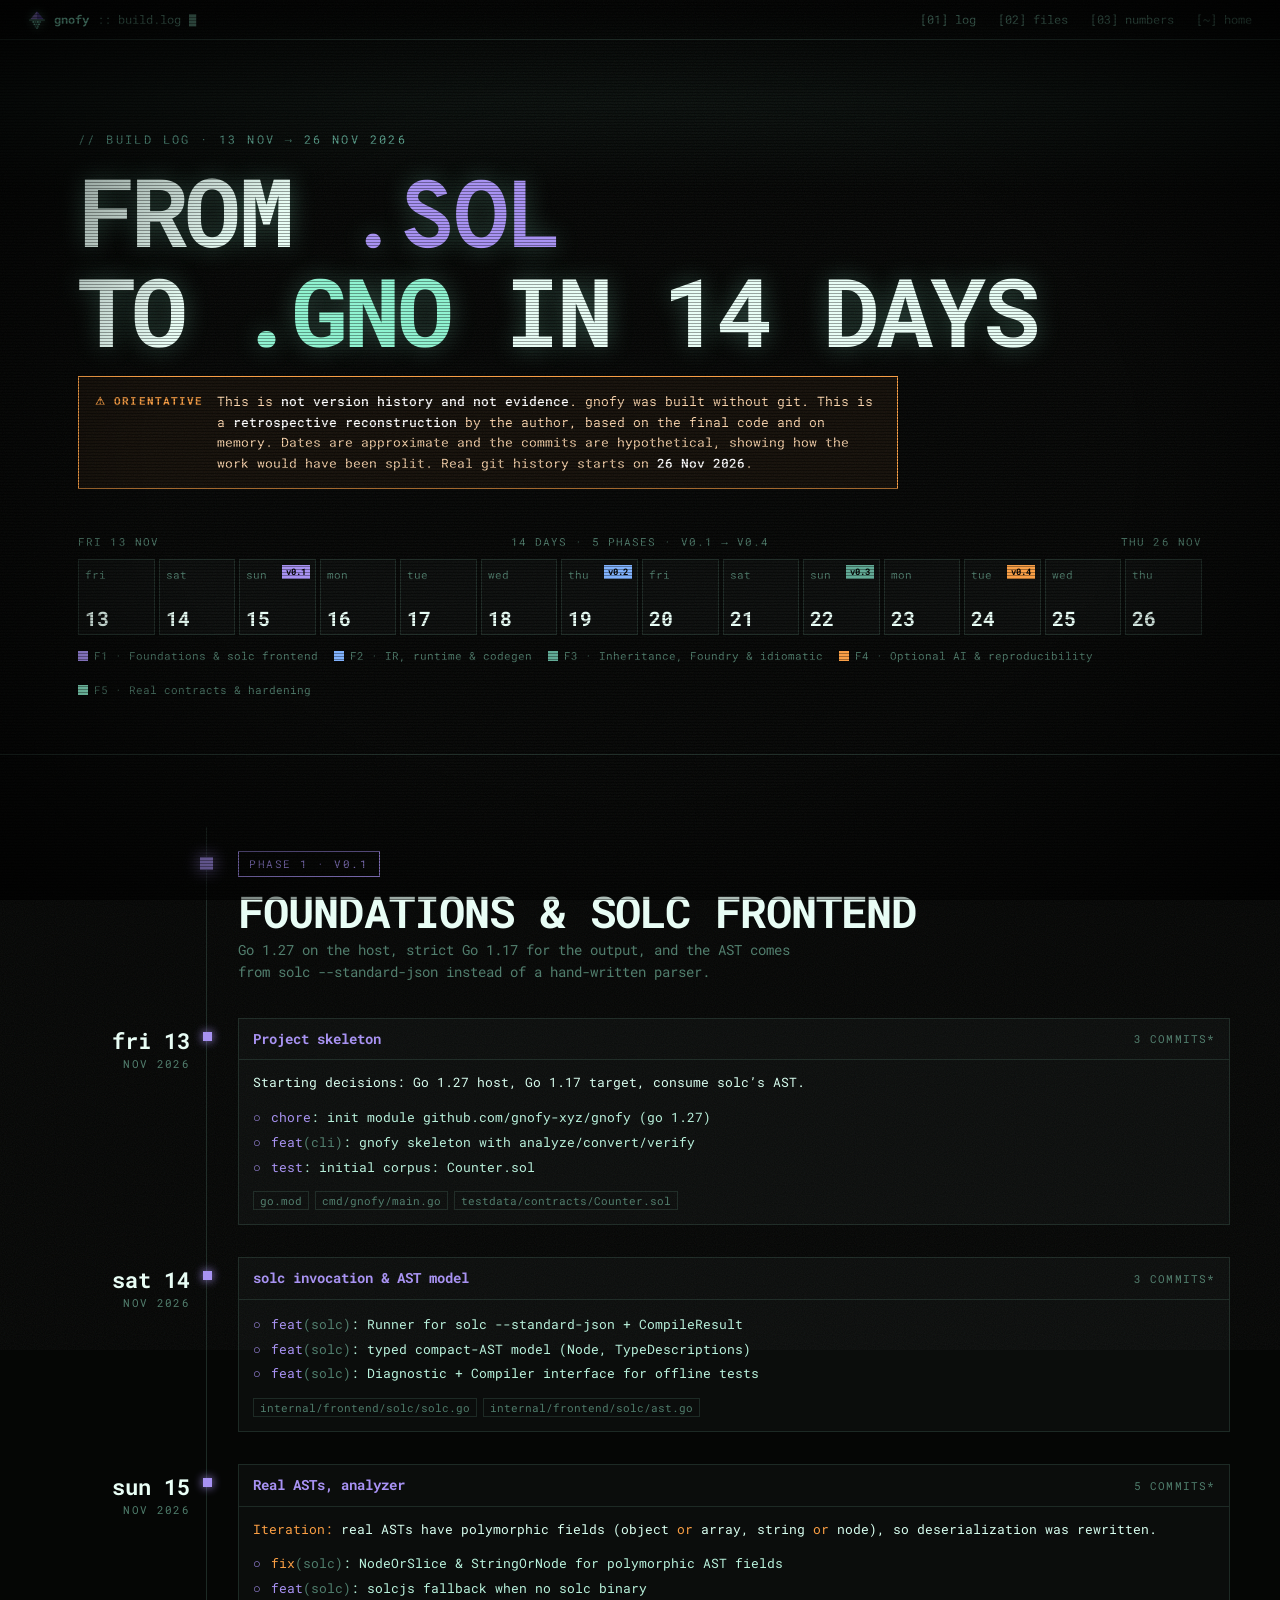
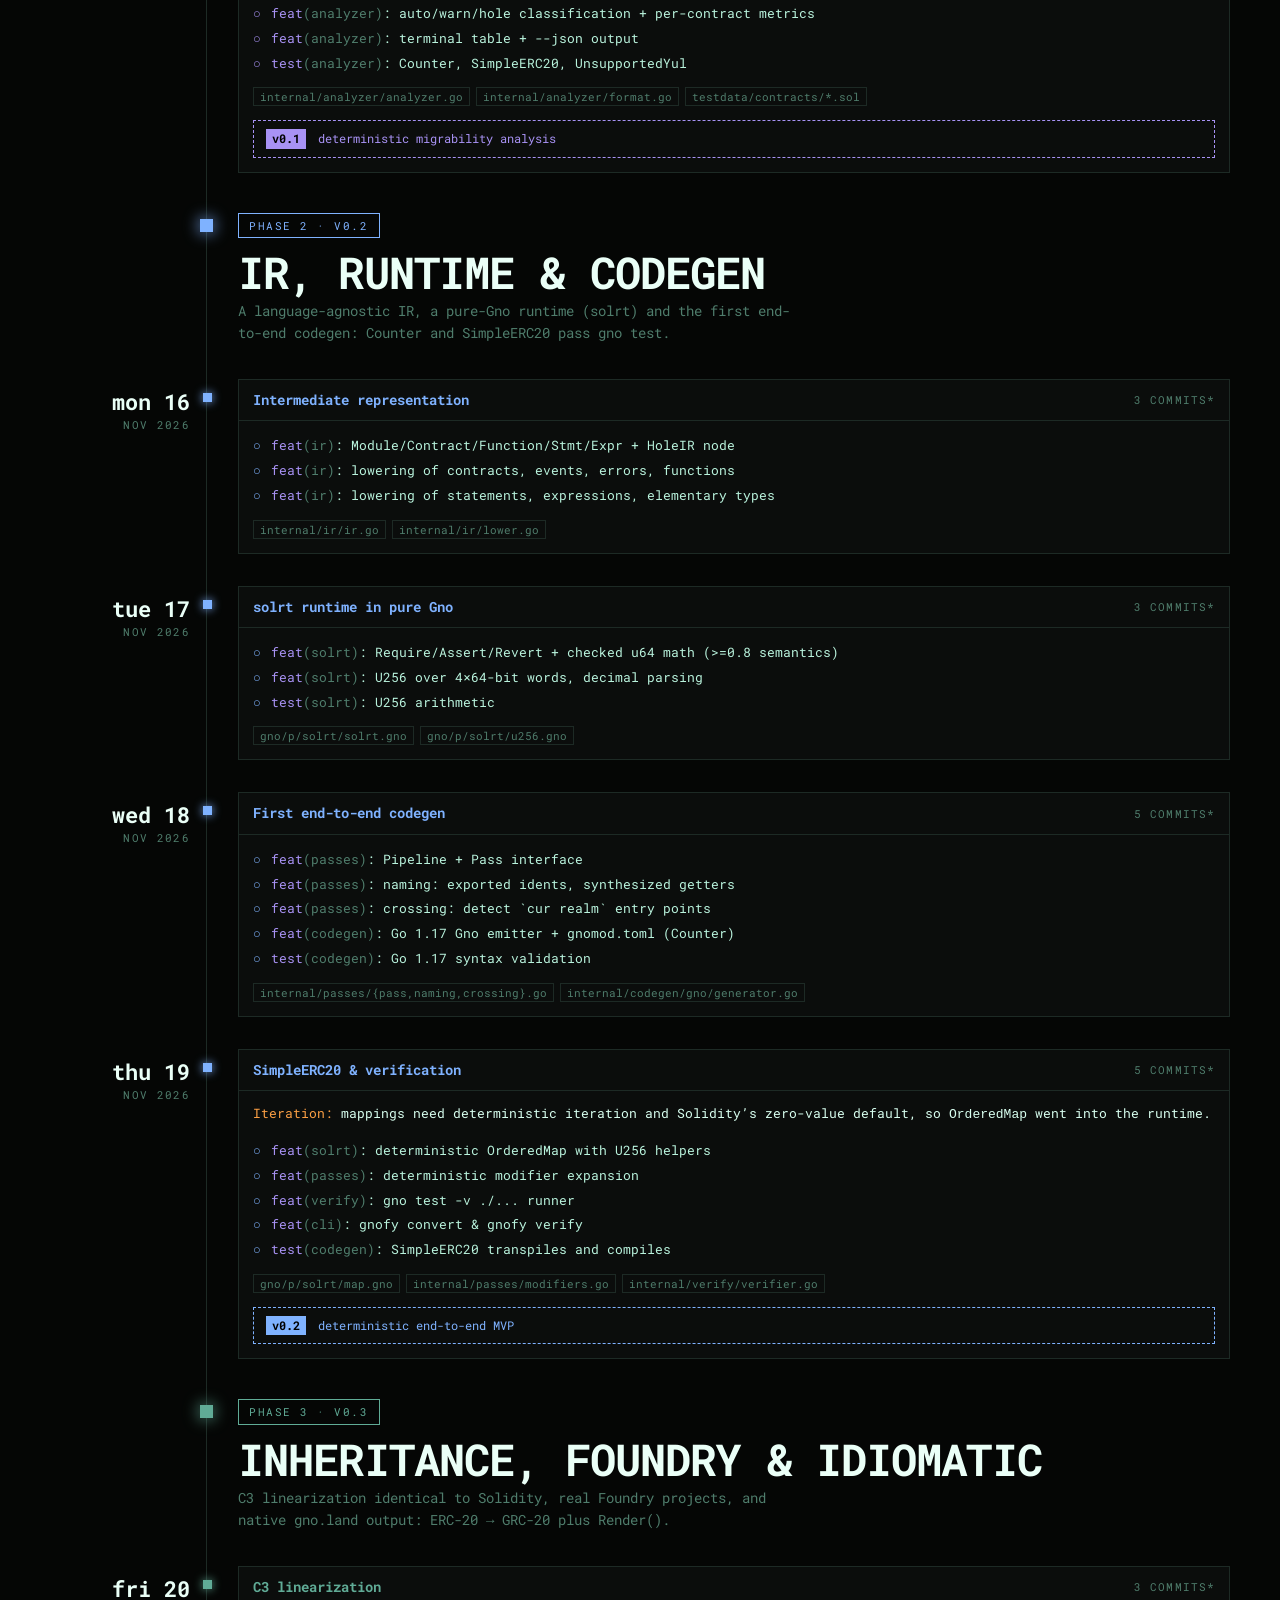
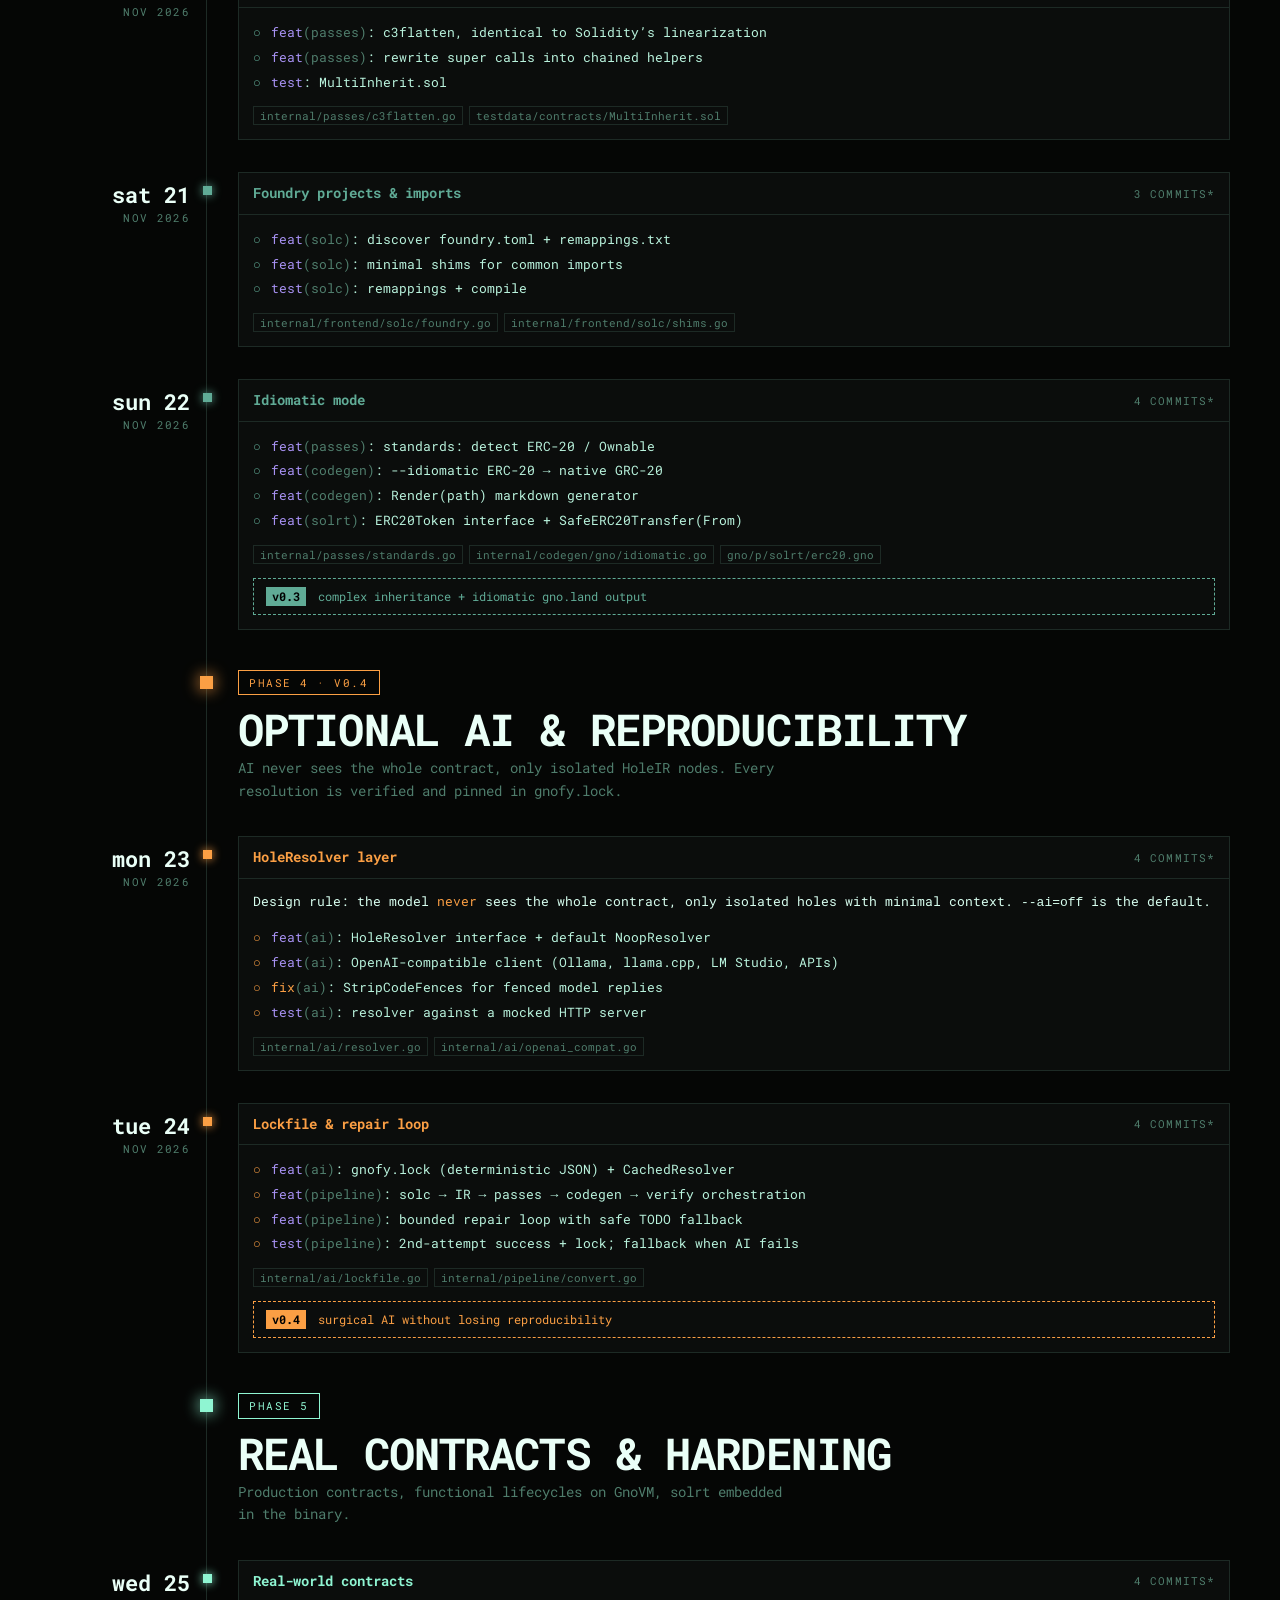
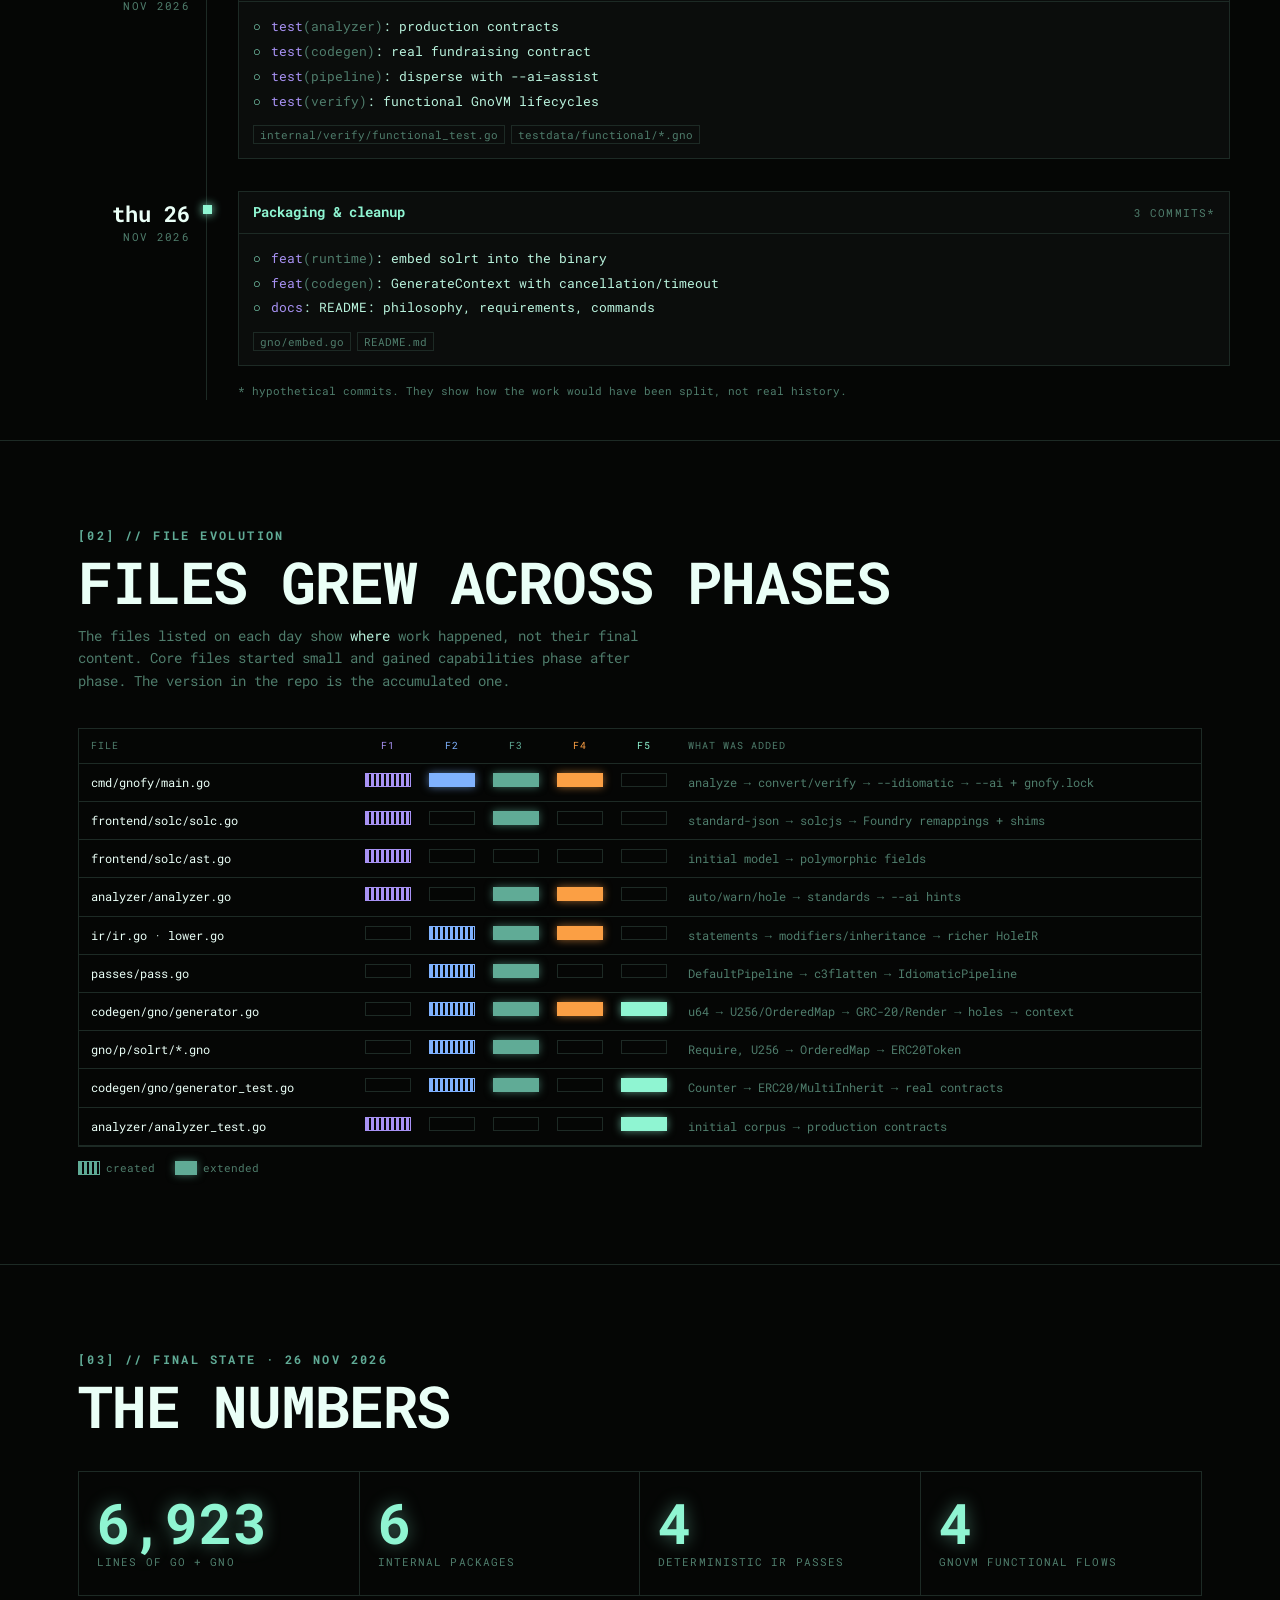
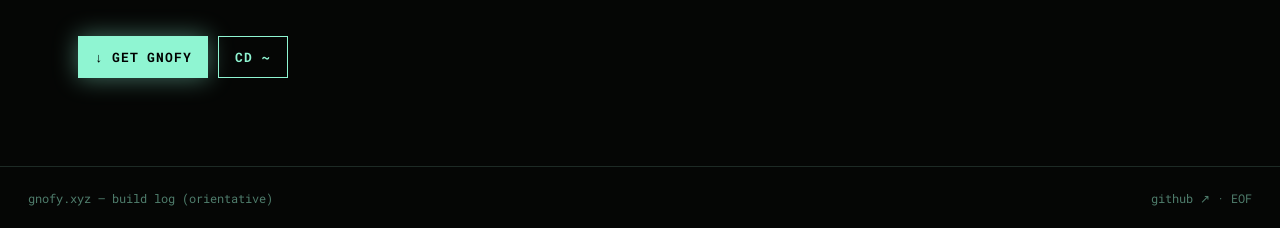
==== web/wwwroot/timeline.html @ 09b29fb0 "feat(web): landing gnofy.xyz, marca, timeline y despliegue estático" ====
<!doctype html>
<html lang="en">
<head>
<meta charset="utf-8">
<meta name="viewport" content="width=device-width, initial-scale=1">
<title>gnofy — build log</title>
<meta name="description" content="An orientative, retrospective timeline of how gnofy was built over two weeks. Not version history.">
<link rel="icon" href="/favicon.svg" type="image/svg+xml">
<link rel="icon" href="/favicon.ico" sizes="any">
<link rel="apple-touch-icon" href="/apple-touch-icon.png">
<meta name="theme-color" content="#050605">
<meta property="og:type" content="article">
<meta property="og:url" content="https://gnofy.xyz/timeline">
<meta property="og:title" content="gnofy — build log">
<meta property="og:description" content="Two weeks, five phases, v0.1 → v0.4. An orientative reconstruction of how the Solidity → Gno transpiler was built.">
<meta property="og:image" content="https://gnofy.xyz/og-timeline.png">
<meta property="og:image:width" content="1200">
<meta property="og:image:height" content="630">
<meta name="twitter:card" content="summary_large_image">
<meta name="twitter:image" content="https://gnofy.xyz/og-timeline.png">
<link rel="preconnect" href="https://fonts.googleapis.com">
<link href="https://fonts.googleapis.com/css2?family=Overpass+Mono:wght@400;700&family=Roboto+Mono:wght@400;500;700&display=swap" rel="stylesheet">
<style>
:root{
  --bg:#050605;--bg2:#0b0d0c;--ink:#b9f3dd;--dim:#4f7d6c;--faint:#1d2a25;
  --gno:#60ab96;--hot:#8ff5d2;--sol:#a892f4;--warn:#fb9f44;--err:#ff5f56;
  --mono:'Roboto Mono',ui-monospace,monospace;--solmono:'Overpass Mono',ui-monospace,monospace;
  --p1:#a892f4;--p2:#7fb2ff;--p3:#60ab96;--p4:#fb9f44;--p5:#8ff5d2;
}
*{box-sizing:border-box;margin:0;padding:0}
html{background:var(--bg);color:var(--ink);font:14px/1.6 var(--mono);scroll-behavior:smooth}
body{background:var(--bg);overflow-x:hidden;cursor:crosshair}
::selection{background:var(--gno);color:#000}
a{color:inherit}

.crt{pointer-events:none;position:fixed;inset:0;z-index:90;background:repeating-linear-gradient(to bottom,transparent 0 2px,rgba(0,0,0,.35) 2px 3px)}
.crt::after{content:"";position:absolute;inset:0;background:radial-gradient(ellipse at center,transparent 55%,rgba(0,0,0,.75) 100%)}
.noise{pointer-events:none;position:fixed;inset:-50%;z-index:89;opacity:.06;animation:grain .5s steps(4) infinite;
  background-image:url("data:image/svg+xml;utf8,<svg xmlns='http://www.w3.org/2000/svg' width='160' height='160'><filter id='n'><feTurbulence type='fractalNoise' baseFrequency='.9' numOctaves='2' stitchTiles='stitch'/></filter><rect width='100%' height='100%' filter='url(%23n)'/></svg>")}
@keyframes grain{0%{transform:translate(0,0)}25%{transform:translate(-3%,2%)}50%{transform:translate(2%,-3%)}75%{transform:translate(-2%,-1%)}100%{transform:translate(1%,3%)}}
.roll{pointer-events:none;position:fixed;left:0;right:0;height:22vh;z-index:88;background:linear-gradient(to bottom,transparent,rgba(143,245,210,.045),transparent);animation:roll 7s linear infinite}
@keyframes roll{from{top:-25vh}to{top:110vh}}
.blink{animation:blink 1s steps(1) infinite}@keyframes blink{50%{opacity:0}}

header.bar{position:sticky;top:0;z-index:70;display:flex;justify-content:space-between;align-items:center;gap:16px;padding:10px 28px;border-bottom:1px solid var(--faint);background:rgba(5,6,5,.88);backdrop-filter:blur(3px);font-size:12px;color:var(--dim)}
header.bar a{text-decoration:none}
header.bar .brand{display:flex;align-items:center;gap:8px}
header.bar .brand b{color:var(--hot)}
header.bar svg{width:18px;height:18px;filter:drop-shadow(0 0 4px rgba(143,245,210,.5))}
header.bar nav a{margin-left:22px}
header.bar nav a:hover{background:var(--gno);color:#000}
.progress{position:absolute;left:0;bottom:-1px;height:2px;width:0;background:linear-gradient(90deg,var(--p1),var(--p2),var(--p3),var(--p4),var(--p5));box-shadow:0 0 10px rgba(143,245,210,.6)}

.wrap{max-width:1180px;margin:0 auto;padding:0 28px}

/* hero */
.hero{padding:88px 0 56px;border-bottom:1px solid var(--faint)}
.kicker{font-size:12px;color:var(--gno);letter-spacing:.2em;text-transform:uppercase}
.hero h1{font-size:clamp(40px,7.4vw,104px);line-height:.92;letter-spacing:-.04em;color:#eafff7;text-transform:uppercase;margin:16px 0 22px;text-shadow:0 0 24px rgba(143,245,210,.3)}
.hero h1 .s{color:var(--sol);font-family:var(--solmono)}
.hero h1 .g{color:var(--hot)}
.disclaimer{display:grid;grid-template-columns:auto 1fr;gap:14px;max-width:820px;border:1px solid var(--warn);background:rgba(251,159,68,.06);padding:14px 16px;color:#ffd9b0;font-size:13px}
.disclaimer b{color:var(--warn);letter-spacing:.1em;text-transform:uppercase;font-size:11px;white-space:nowrap;padding-top:1px}
.disclaimer strong{color:#fff;font-weight:500}

/* 14-day strip */
.strip{margin-top:44px}
.strip .lab{display:flex;justify-content:space-between;font-size:11px;color:var(--dim);text-transform:uppercase;letter-spacing:.1em;margin-bottom:8px}
.days{display:grid;grid-template-columns:repeat(14,1fr);gap:4px}
.day{position:relative;aspect-ratio:1/1;border:1px solid var(--faint);background:var(--bg2);text-decoration:none;display:flex;flex-direction:column;justify-content:space-between;padding:6px;overflow:hidden;transition:transform .12s}
.day::before{content:"";position:absolute;inset:0;background:var(--c);opacity:.0;transition:opacity .4s}
.day.lit::before{opacity:.22}
.day .n{position:relative;font-size:11px;color:var(--dim)}
.day .d{position:relative;font-size:clamp(14px,1.6vw,20px);color:#eafff7;font-weight:700;line-height:1}
.day .m{position:absolute;right:5px;top:5px;font-size:9px;color:#000;background:var(--c);padding:0 4px;font-weight:700}
.day:hover{transform:translateY(-3px);border-color:var(--c)}
.day.cur{box-shadow:0 0 0 1px var(--c),0 0 24px color-mix(in srgb,var(--c) 40%,transparent)}
.legend{display:flex;flex-wrap:wrap;gap:16px;margin-top:12px;font-size:11px;color:var(--dim)}
.legend i{display:inline-block;width:10px;height:10px;background:var(--c);margin-right:6px;vertical-align:-1px}

/* timeline */
.tl{position:relative;padding:72px 0 40px}
.rail{position:absolute;left:156px;top:72px;bottom:40px;width:1px;background:var(--faint)}
.rail .fill{position:absolute;left:0;top:0;width:1px;height:0;background:linear-gradient(var(--p1),var(--p2),var(--p3),var(--p4),var(--p5));box-shadow:0 0 8px rgba(143,245,210,.7)}
.phase{position:relative;margin:24px 0 18px;padding-left:188px}
.phase .tag{display:inline-flex;gap:10px;align-items:center;border:1px solid var(--c);color:var(--c);padding:3px 10px;font-size:11px;letter-spacing:.14em;text-transform:uppercase}
.phase h2{font-size:clamp(26px,3.6vw,44px);line-height:1;color:#eafff7;text-transform:uppercase;letter-spacing:-.02em;margin:12px 0 6px}
.phase p{color:var(--dim);max-width:70ch}
.phase::before{content:"";position:absolute;left:150px;top:6px;width:13px;height:13px;background:var(--c);box-shadow:0 0 16px var(--c)}

.entry{position:relative;display:grid;grid-template-columns:140px 1fr;gap:48px;padding:16px 0;opacity:0;transform:translateY(18px);transition:opacity .6s,transform .6s cubic-bezier(.2,.9,.1,1)}
.entry.vis{opacity:1;transform:none}
.entry .when{text-align:right;padding-top:12px}
.entry .when b{display:block;font-size:22px;line-height:1;color:#eafff7}
.entry .when span{font-size:11px;color:var(--dim);text-transform:uppercase;letter-spacing:.12em}
.entry::before{content:"";position:absolute;left:153px;top:30px;width:7px;height:7px;border:1px solid var(--c);background:var(--bg)}
.entry.vis::before{background:var(--c);box-shadow:0 0 10px var(--c)}
.card{border:1px solid var(--faint);background:var(--bg2);position:relative}
.card:hover{border-color:var(--c)}
.card .top{display:flex;justify-content:space-between;align-items:center;gap:12px;padding:9px 14px;border-bottom:1px solid var(--faint);font-size:11px;color:var(--dim);text-transform:uppercase;letter-spacing:.1em}
.card .top h3{font-size:14px;color:var(--c);text-transform:none;letter-spacing:0;font-weight:700}
.card .note{padding:12px 14px 0;color:#d8fff0;font-size:13px}
.card .note em{font-style:normal;color:var(--warn)}
.log{list-style:none;padding:12px 14px;font-size:13px}
.log li{display:flex;gap:10px;padding:2px 0;white-space:nowrap;overflow:hidden;text-overflow:ellipsis}
.log li::before{content:"○";color:var(--c);flex:none}
.log .ty{color:var(--sol)}
.log .sc{color:var(--dim)}
.log .fx .ty{color:var(--warn)}
.files{display:flex;flex-wrap:wrap;gap:6px;padding:0 14px 14px}
.files code{font:11px var(--mono);color:var(--dim);border:1px solid var(--faint);padding:1px 6px}
.ms{display:flex;align-items:center;gap:12px;margin:0 14px 14px;padding:8px 12px;border:1px dashed var(--c);color:var(--c);font-size:12px}
.ms b{background:var(--c);color:#000;padding:0 6px}

/* evolution matrix */
section.sec{padding:88px 0;border-top:1px solid var(--faint)}
.h{font-size:clamp(30px,4.6vw,58px);line-height:1;color:#eafff7;text-transform:uppercase;letter-spacing:-.02em;margin-bottom:14px}
.h small{display:block;font-size:12px;color:var(--gno);letter-spacing:.2em;margin-bottom:12px}
.sub{color:var(--dim);max-width:72ch}
.matrix{margin-top:36px;border:1px solid var(--faint);overflow-x:auto}
.matrix table{width:100%;border-collapse:collapse;font-size:12px;min-width:760px}
.matrix th,.matrix td{border-bottom:1px solid var(--faint);padding:9px 12px;text-align:left;vertical-align:middle}
.matrix th{color:var(--dim);font-weight:400;text-transform:uppercase;letter-spacing:.1em;font-size:10px}
.matrix th.ph{text-align:center;width:64px}
.matrix td.f{color:#eafff7;white-space:nowrap}
.matrix td.c{text-align:center;padding:9px 6px}
.cell{display:inline-block;width:100%;max-width:46px;height:14px;border:1px solid var(--faint)}
.cell.on{background:var(--c);border-color:var(--c);box-shadow:0 0 8px color-mix(in srgb,var(--c) 60%,transparent)}
.cell.born{background:repeating-linear-gradient(90deg,var(--c) 0 3px,transparent 3px 5px);border-color:var(--c)}
.matrix td.w{color:var(--dim)}
.matrix tr:hover td{background:rgba(143,245,210,.04)}
.mkey{display:flex;gap:20px;margin-top:12px;font-size:11px;color:var(--dim)}
.mkey .cell{width:22px;vertical-align:-3px;margin-right:6px;--c:var(--gno)}

/* stats */
.stats{display:grid;grid-template-columns:repeat(4,1fr);border:1px solid var(--faint);margin-top:36px}
.stat{padding:22px 18px;border-right:1px solid var(--faint)}
.stat:last-child{border-right:0}
.stat b{display:block;font-size:clamp(32px,4.4vw,56px);line-height:1;color:var(--hot);text-shadow:0 0 18px rgba(143,245,210,.4)}
.stat span{font-size:11px;color:var(--dim);text-transform:uppercase;letter-spacing:.1em}
.end{margin-top:40px;display:flex;gap:10px;flex-wrap:wrap}
.btn{font:700 13px var(--mono);letter-spacing:.06em;text-transform:uppercase;padding:11px 16px;border:1px solid var(--hot);background:transparent;color:var(--hot);text-decoration:none}
.btn.primary{background:var(--hot);color:#000;box-shadow:0 0 24px rgba(143,245,210,.45)}
.btn:hover{animation:g .3s steps(2) 2}
@keyframes g{33%{transform:translate(-2px,1px);filter:hue-rotate(90deg)}66%{transform:translate(2px,-1px)}}
footer{padding:22px 28px;border-top:1px solid var(--faint);font-size:12px;color:var(--dim);display:flex;justify-content:space-between;gap:12px}

@media (max-width:900px){
  body{cursor:auto}
  header.bar{padding:10px 16px}header.bar nav{display:none}
  .wrap{padding:0 16px}
  .hero{padding:56px 0 40px}
  .disclaimer{grid-template-columns:1fr;gap:6px}
  .days{grid-template-columns:repeat(7,1fr)}
  .rail{left:23px}
  .strip .lab span:nth-child(2){display:none}
  .day{padding:5px}
  .day .m{font-size:0;width:9px;height:9px;padding:0;right:4px;top:4px;box-shadow:0 0 8px var(--c)}
  .legend{gap:6px 14px}
  .foot{padding-left:30px!important}
  .phase{padding-left:30px}.phase::before{left:1px}
  .entry{grid-template-columns:1fr;gap:8px;padding-left:30px}
  .entry::before{left:4px;top:8px}
  .entry .when{text-align:left;padding-top:0;display:flex;gap:10px;align-items:baseline}
  .entry .when b{font-size:18px}
  .log{font-size:12px}
  .log li{white-space:normal}
  section.sec{padding:64px 0}
  .stats{grid-template-columns:1fr 1fr}.stat:nth-child(2){border-right:0}.stat:nth-child(-n+2){border-bottom:1px solid var(--faint)}
  footer{padding:18px 16px}
}
@media (prefers-reduced-motion:reduce){*{animation:none!important;transition:none!important}.entry{opacity:1;transform:none}}
</style>
</head>
<body>
<div class="crt"></div><div class="noise"></div><div class="roll"></div>

<header class="bar">
  <a class="brand" href="/"><svg viewBox="0 0 32 32" aria-hidden="true"><polygon points="16,.5 4,14.5 16,14.5" fill="#a892f4"/><polygon points="16,.5 28,14.5 16,14.5" fill="#6f58c9"/><rect x="2" y="15.5" width="28" height="1.6" fill="#8ff5d2"/><rect x="8" y="18" width="3" height="3" fill="#8ff5d2"/><rect x="12" y="18" width="3" height="3" fill="#60ab96"/><rect x="16" y="18" width="3" height="3" fill="#8ff5d2"/><rect x="20" y="18" width="3" height="3" fill="#60ab96"/><rect x="10" y="22" width="3" height="3" fill="#8ff5d2"/><rect x="14" y="22" width="3" height="3" fill="#60ab96"/><rect x="18" y="22" width="3" height="3" fill="#8ff5d2"/><rect x="12" y="26" width="3" height="3" fill="#60ab96"/><rect x="16" y="26" width="3" height="3" fill="#8ff5d2"/><rect x="14.5" y="29" width="3" height="3" fill="#60ab96"/></svg><b>gnofy</b> :: build.log <span class="blink">█</span></a>
  <nav><a href="#log">[01] log</a><a href="#files">[02] files</a><a href="#numbers">[03] numbers</a><a href="/">[~] home</a></nav>
  <div class="progress" id="prog"></div>
</header>

<section class="hero">
  <div class="wrap">
    <span class="kicker">// build log · 13 nov → 26 nov 2026</span>
    <h1>From <span class="s">.sol</span><br>to <span class="g">.gno</span> in 14 days</h1>
    <div class="disclaimer"><b>⚠ orientative</b><div>This is <strong>not version history and not evidence</strong>. gnofy was built without git. This is a <strong>retrospective reconstruction</strong> by the author, based on the final code and on memory. Dates are approximate and the commits are hypothetical, showing how the work would have been split. Real git history starts on <strong>26 Nov 2026</strong>.</div></div>

    <div class="strip">
      <div class="lab"><span>fri 13 nov</span><span>14 days · 5 phases · v0.1 → v0.4</span><span>thu 26 nov</span></div>
      <div class="days" id="days"></div>
      <div class="legend" id="legend"></div>
    </div>
  </div>
</section>

<section class="tl wrap" id="log">
  <div class="rail"><div class="fill" id="fill"></div></div>
  <div id="entries"></div>
</section>

<section class="sec" id="files">
  <div class="wrap">
    <h2 class="h"><small>[02] // file evolution</small>Files grew across phases</h2>
    <p class="sub">The files listed on each day show <em style="font-style:normal;color:var(--ink)">where</em> work happened, not their final content. Core files started small and gained capabilities phase after phase. The version in the repo is the accumulated one.</p>
    <div class="matrix"><table id="matrix"></table></div>
    <div class="mkey"><span><i class="cell born" style="display:inline-block"></i>created</span><span><i class="cell on" style="display:inline-block"></i>extended</span></div>
  </div>
</section>

<section class="sec" id="numbers">
  <div class="wrap">
    <h2 class="h"><small>[03] // final state · 26 nov 2026</small>The numbers</h2>
    <div class="stats">
      <div class="stat"><b data-n="8264">0</b><span>lines of Go + Gno</span></div>
      <div class="stat"><b data-n="8">0</b><span>internal packages</span></div>
      <div class="stat"><b data-n="5">0</b><span>deterministic IR passes</span></div>
      <div class="stat"><b data-n="5">0</b><span>GnoVM functional flows</span></div>
    </div>
    <div class="end"><a class="btn primary" href="/#download">↓ get gnofy</a><a class="btn" href="/">cd ~</a></div>
  </div>
</section>

<footer><span>gnofy.xyz — build log (orientative)</span><span><a href="https://github.com/gnofy-xyz/gnofy" style="text-decoration:none;color:inherit">github ↗</a> · EOF</span></footer>

<script>
const PH={
 1:{c:'var(--p1)',name:'Foundations & solc frontend',ms:'v0.1'},
 2:{c:'var(--p2)',name:'IR, runtime & codegen',ms:'v0.2'},
 3:{c:'var(--p3)',name:'Inheritance, Foundry & idiomatic',ms:'v0.3'},
 4:{c:'var(--p4)',name:'Optional AI & reproducibility',ms:'v0.4'},
 5:{c:'var(--p5)',name:'Real contracts & hardening',ms:null},
};
const PHDESC={
 1:'Go 1.27 on the host, strict Go 1.17 for the output, and the AST comes from solc --standard-json instead of a hand-written parser.',
 2:'A language-agnostic IR, a pure-Gno runtime (solrt) and the first end-to-end codegen: Counter and SimpleERC20 pass gno test.',
 3:'C3 linearization identical to Solidity, real Foundry projects, and native gno.land output: ERC-20 → GRC-20 plus Render().',
 4:'AI never sees the whole contract, only isolated HoleIR nodes. Every resolution is verified and pinned in gnofy.lock.',
 5:'Production contracts, functional lifecycles on GnoVM, solrt embedded in the binary.',
};
const DAYS=[
 {p:1,d:'13',w:'fri',t:'Project skeleton',
  note:'Starting decisions: Go 1.27 host, Go 1.17 target, consume solc’s AST.',
  log:[['chore','','init module github.com/gnofy-xyz/gnofy (go 1.27)'],['feat','cli','gnofy skeleton with analyze/convert/verify'],['test','','initial corpus: Counter.sol']],
  files:['go.mod','cmd/gnofy/main.go','testdata/contracts/Counter.sol']},
 {p:1,d:'14',w:'sat',t:'solc invocation & AST model',
  log:[['feat','solc','Runner for solc --standard-json + CompileResult'],['feat','solc','typed compact-AST model (Node, TypeDescriptions)'],['feat','solc','Diagnostic + Compiler interface for offline tests']],
  files:['internal/frontend/solc/solc.go','internal/frontend/solc/ast.go']},
 {p:1,d:'15',w:'sun',t:'Real ASTs, analyzer',ms:'v0.1',msText:'deterministic migrability analysis',
  note:'<em>Iteration:</em> real ASTs have polymorphic fields (object <em>or</em> array, string <em>or</em> node), so deserialization was rewritten.',
  log:[['fix','solc','NodeOrSlice & StringOrNode for polymorphic AST fields'],['feat','solc','solcjs fallback when no solc binary'],['feat','analyzer','auto/warn/hole classification + per-contract metrics'],['feat','analyzer','terminal table + --json output'],['test','analyzer','Counter, SimpleERC20, UnsupportedYul']],
  files:['internal/analyzer/analyzer.go','internal/analyzer/format.go','testdata/contracts/*.sol']},
 {p:2,d:'16',w:'mon',t:'Intermediate representation',
  log:[['feat','ir','Module/Contract/Function/Stmt/Expr + HoleIR node'],['feat','ir','lowering of contracts, events, errors, functions'],['feat','ir','lowering of statements, expressions, elementary types']],
  files:['internal/ir/ir.go','internal/ir/lower.go']},
 {p:2,d:'17',w:'tue',t:'solrt runtime in pure Gno',
  log:[['feat','solrt','Require/Assert/Revert + checked u64 math (>=0.8 semantics)'],['feat','solrt','U256 over 4×64-bit words, decimal parsing'],['test','solrt','U256 arithmetic']],
  files:['gno/p/solrt/solrt.gno','gno/p/solrt/u256.gno']},
 {p:2,d:'18',w:'wed',t:'First end-to-end codegen',
  log:[['feat','passes','Pipeline + Pass interface'],['feat','passes','naming: exported idents, synthesized getters'],['feat','passes','crossing: detect `cur realm` entry points'],['feat','codegen','Go 1.17 Gno emitter + gnomod.toml (Counter)'],['test','codegen','Go 1.17 syntax validation']],
  files:['internal/passes/{pass,naming,crossing}.go','internal/codegen/gno/generator.go']},
 {p:2,d:'19',w:'thu',t:'SimpleERC20 & verification',ms:'v0.2',msText:'deterministic end-to-end MVP',
  note:'<em>Iteration:</em> mappings need deterministic iteration and Solidity’s zero-value default, so <code>OrderedMap</code> went into the runtime.',
  log:[['feat','solrt','deterministic OrderedMap with U256 helpers'],['feat','passes','deterministic modifier expansion'],['feat','verify','gno test -v ./... runner'],['feat','cli','gnofy convert & gnofy verify'],['test','codegen','SimpleERC20 transpiles and compiles']],
  files:['gno/p/solrt/map.gno','internal/passes/modifiers.go','internal/verify/verifier.go']},
 {p:3,d:'20',w:'fri',t:'C3 linearization',
  log:[['feat','passes','c3flatten, identical to Solidity’s linearization'],['feat','passes','rewrite super calls into chained helpers'],['test','','MultiInherit.sol']],
  files:['internal/passes/c3flatten.go','testdata/contracts/MultiInherit.sol']},
 {p:3,d:'21',w:'sat',t:'Foundry projects & imports',
  log:[['feat','solc','discover foundry.toml + remappings.txt'],['feat','solc','minimal shims for common imports'],['test','solc','remappings + compile']],
  files:['internal/frontend/solc/foundry.go','internal/frontend/solc/shims.go']},
 {p:3,d:'22',w:'sun',t:'Idiomatic mode',ms:'v0.3',msText:'complex inheritance + idiomatic gno.land output',
  log:[['feat','passes','standards: detect ERC-20 / Ownable'],['feat','codegen','--idiomatic ERC-20 → native GRC-20'],['feat','codegen','Render(path) markdown generator'],['feat','solrt','ERC20Token interface + SafeERC20Transfer(From)']],
  files:['internal/passes/standards.go','internal/codegen/gno/idiomatic.go','gno/p/solrt/erc20.gno']},
 {p:4,d:'23',w:'mon',t:'HoleResolver layer',
  note:'Design rule: the model <em>never</em> sees the whole contract, only isolated holes with minimal context. <code>--ai=off</code> is the default.',
  log:[['feat','ai','HoleResolver interface + default NoopResolver'],['feat','ai','OpenAI-compatible client (Ollama, llama.cpp, LM Studio, APIs)'],['fix','ai','StripCodeFences for fenced model replies'],['test','ai','resolver against a mocked HTTP server']],
  files:['internal/ai/resolver.go','internal/ai/openai_compat.go']},
 {p:4,d:'24',w:'tue',t:'Lockfile & repair loop',ms:'v0.4',msText:'surgical AI without losing reproducibility',
  log:[['feat','ai','gnofy.lock (deterministic JSON) + CachedResolver'],['feat','pipeline','solc → IR → passes → codegen → verify orchestration'],['feat','pipeline','bounded repair loop with safe TODO fallback'],['test','pipeline','2nd-attempt success + lock; fallback when AI fails']],
  files:['internal/ai/lockfile.go','internal/pipeline/convert.go']},
 {p:5,d:'25',w:'wed',t:'Real-world contracts',
  log:[['test','analyzer','production contracts'],['test','codegen','real fundraising contract'],['test','pipeline','disperse with --ai=assist'],['test','verify','functional GnoVM lifecycles']],
  files:['internal/verify/functional_test.go','testdata/functional/*.gno']},
 {p:5,d:'26',w:'thu',t:'Packaging & cleanup',
  log:[['feat','runtime','embed solrt into the binary'],['feat','codegen','GenerateContext with cancellation/timeout'],['docs','','README: philosophy, requirements, commands']],
  files:['gno/embed.go','README.md']},
];
const EVO=[
 ['cmd/gnofy/main.go',1,[1,2,3,4],'analyze → convert/verify → --idiomatic → --ai + gnofy.lock'],
 ['frontend/solc/solc.go',1,[1,3],'standard-json → solcjs → Foundry remappings + shims'],
 ['frontend/solc/ast.go',1,[1],'initial model → polymorphic fields'],
 ['analyzer/analyzer.go',1,[1,3,4],'auto/warn/hole → standards → --ai hints'],
 ['ir/ir.go · lower.go',2,[2,3,4],'statements → modifiers/inheritance → richer HoleIR'],
 ['passes/pass.go',2,[2,3],'DefaultPipeline → c3flatten → IdiomaticPipeline'],
 ['codegen/gno/generator.go',2,[2,3,4,5],'u64 → U256/OrderedMap → GRC-20/Render → holes → context'],
 ['gno/p/solrt/*.gno',2,[2,3],'Require, U256 → OrderedMap → ERC20Token'],
 ['codegen/gno/generator_test.go',2,[2,3,5],'Counter → ERC20/MultiInherit → real contracts'],
 ['analyzer/analyzer_test.go',1,[1,5],'initial corpus → production contracts'],
];

const $=s=>document.querySelector(s);
const esc=s=>s.replace(/[&<>]/g,c=>({'&':'&amp;','<':'&lt;','>':'&gt;'}[c]));

/* strip + legend */
$('#days').innerHTML=DAYS.map((d,i)=>`<a class="day" href="#d${d.d}" style="--c:${PH[d.p].c}" data-i="${i}"><span class="n">${d.w}</span><span class="d">${d.d}</span>${d.ms?`<span class="m">${d.ms}</span>`:''}</a>`).join('');
$('#legend').innerHTML=Object.entries(PH).map(([k,v])=>`<span style="--c:${v.c}"><i></i>F${k} · ${v.name}</span>`).join('');

/* entries */
let html='',lastP=0;
DAYS.forEach(d=>{
  const ph=PH[d.p];
  if(d.p!==lastP){lastP=d.p;html+=`<div class="phase" style="--c:${ph.c}"><span class="tag">phase ${d.p}${ph.ms?` · ${ph.ms}`:''}</span><h2>${ph.name}</h2><p>${PHDESC[d.p]}</p></div>`}
  html+=`<article class="entry" id="d${d.d}" style="--c:${ph.c}">
    <div class="when"><b>${d.w} ${d.d}</b><span>nov 2026</span></div>
    <div class="card"><div class="top"><h3>${d.t}</h3><span>${d.log.length} commits*</span></div>
      ${d.note?`<p class="note">${d.note}</p>`:''}
      <ul class="log">${d.log.map(([ty,sc,msg])=>`<li class="${ty==='fix'?'fx':''}"><span><span class="ty">${ty}</span>${sc?`<span class="sc">(${sc})</span>`:''}: ${esc(msg)}</span></li>`).join('')}</ul>
      <div class="files">${d.files.map(f=>`<code>${esc(f)}</code>`).join('')}</div>
      ${d.ms?`<div class="ms"><b>${d.ms}</b>${d.msText}</div>`:''}
    </div></article>`;
});
html+=`<p style="padding-left:188px;color:var(--dim);font-size:11px" class="foot">* hypothetical commits. They show how the work would have been split, not real history.</p>`;
$('#entries').innerHTML=html;

/* matrix */
$('#matrix').innerHTML=`<tr><th>file</th>${[1,2,3,4,5].map(p=>`<th class="ph" style="color:${PH[p].c}">F${p}</th>`).join('')}<th>what was added</th></tr>`+
  EVO.map(([f,born,ph,w])=>`<tr><td class="f">${f}</td>${[1,2,3,4,5].map(p=>`<td class="c" style="--c:${PH[p].c}"><span class="cell ${p===born?'born':ph.includes(p)?'on':''}"></span></td>`).join('')}<td class="w">${esc(w)}</td></tr>`).join('');

/* reveal + rail fill + day highlight */
const entries=[...document.querySelectorAll('.entry')],dayEls=[...document.querySelectorAll('.day')];
const io=new IntersectionObserver(es=>es.forEach(e=>{if(e.isIntersecting)e.target.classList.add('vis')}),{threshold:.2});
entries.forEach(e=>io.observe(e));
function onScroll(){
  const tl=$('#log').getBoundingClientRect(),h=tl.height-112;
  const p=Math.min(1,Math.max(0,(innerHeight*.6-tl.top-72)/h));
  $('#fill').style.height=(p*100)+'%';
  const doc=document.documentElement;$('#prog').style.width=(scrollY/(doc.scrollHeight-innerHeight)*100)+'%';
  let cur=-1;entries.forEach((e,i)=>{if(e.getBoundingClientRect().top<innerHeight*.55)cur=i});
  dayEls.forEach((d,i)=>{d.classList.toggle('lit',i<=cur);d.classList.toggle('cur',i===cur)});
}
addEventListener('scroll',onScroll,{passive:true});onScroll();

/* count-up */
const cio=new IntersectionObserver(es=>es.forEach(e=>{if(!e.isIntersecting)return;cio.unobserve(e.target);
  const el=e.target,n=+el.dataset.n,t0=performance.now();
  (function st(){const p=Math.min(1,Math.max(0,(performance.now()-t0)/1200));el.textContent=Math.round(n*(1-Math.pow(1-p,3))).toLocaleString('en');if(p<1)requestAnimationFrame(st)})();
  setTimeout(()=>el.textContent=n.toLocaleString('en'),1400)}),{threshold:.5});
document.querySelectorAll('[data-n]').forEach(el=>cio.observe(el));
</script>
</body>
</html>
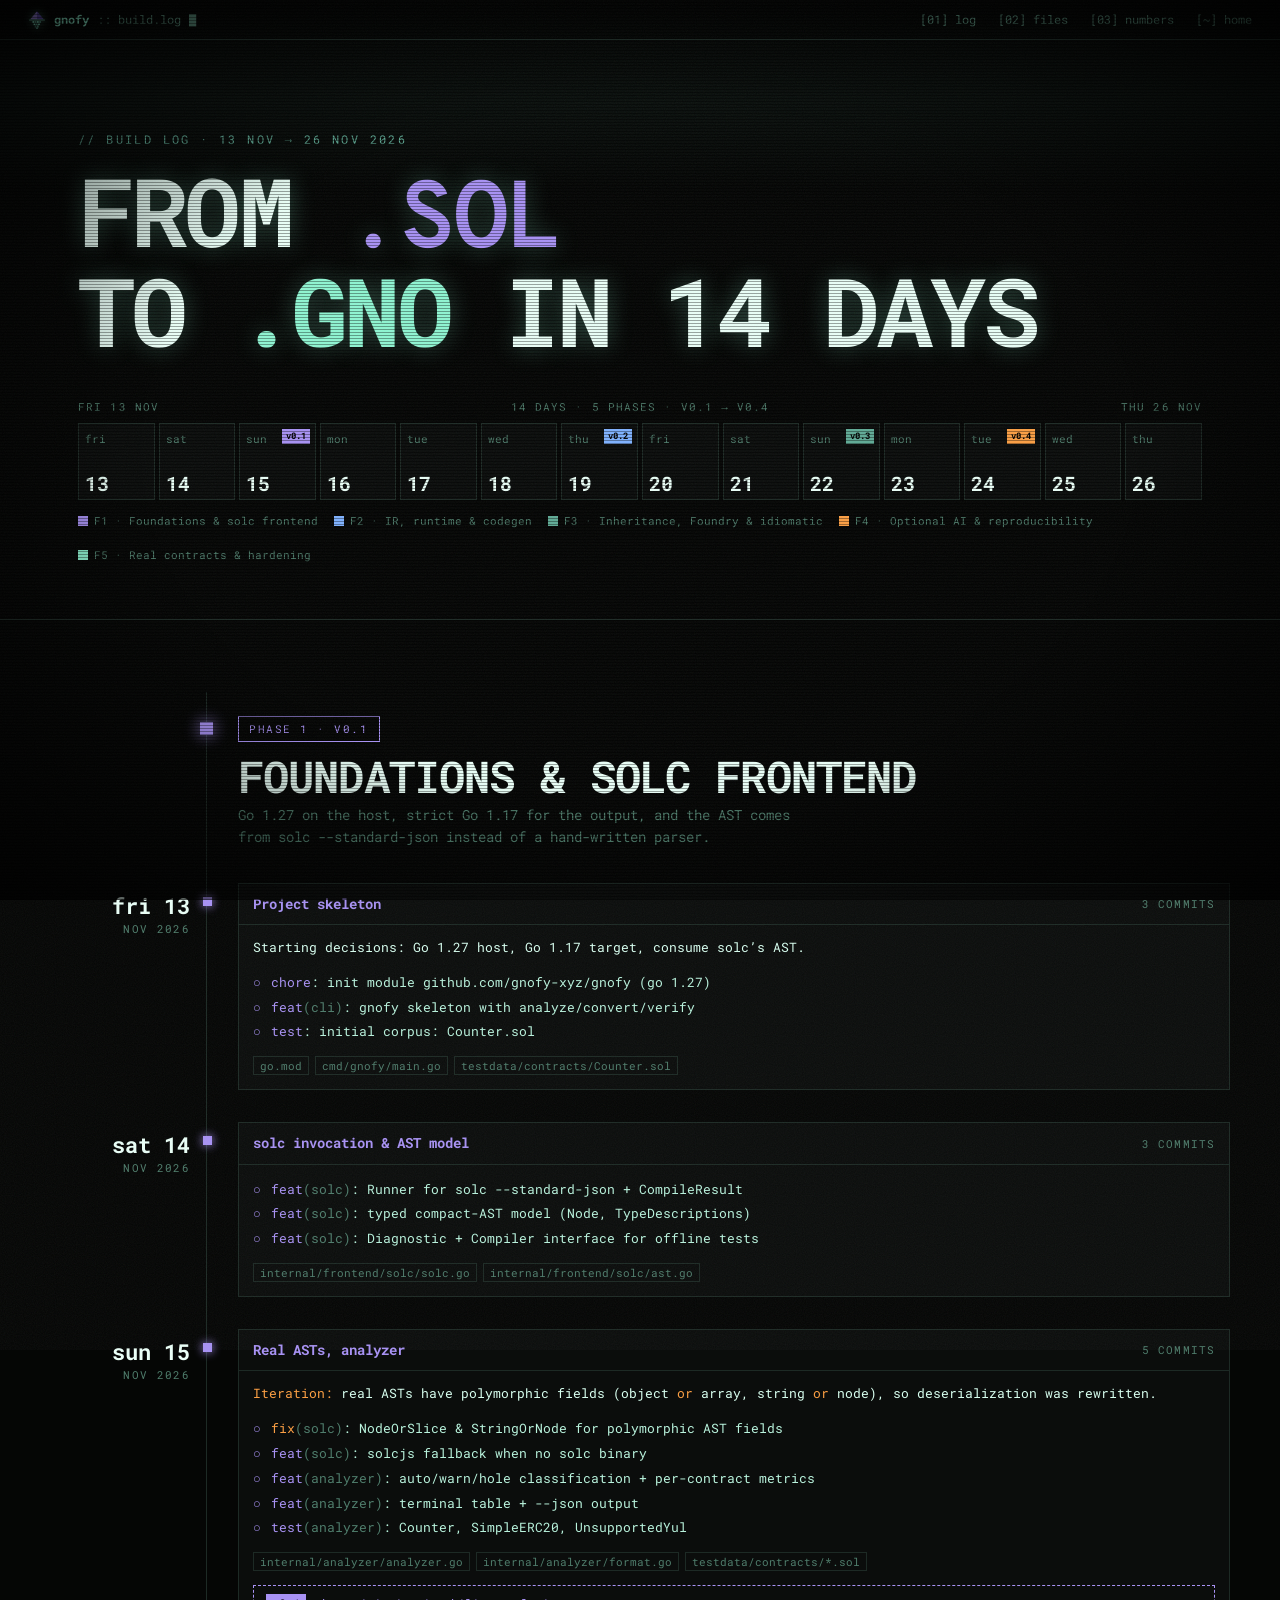
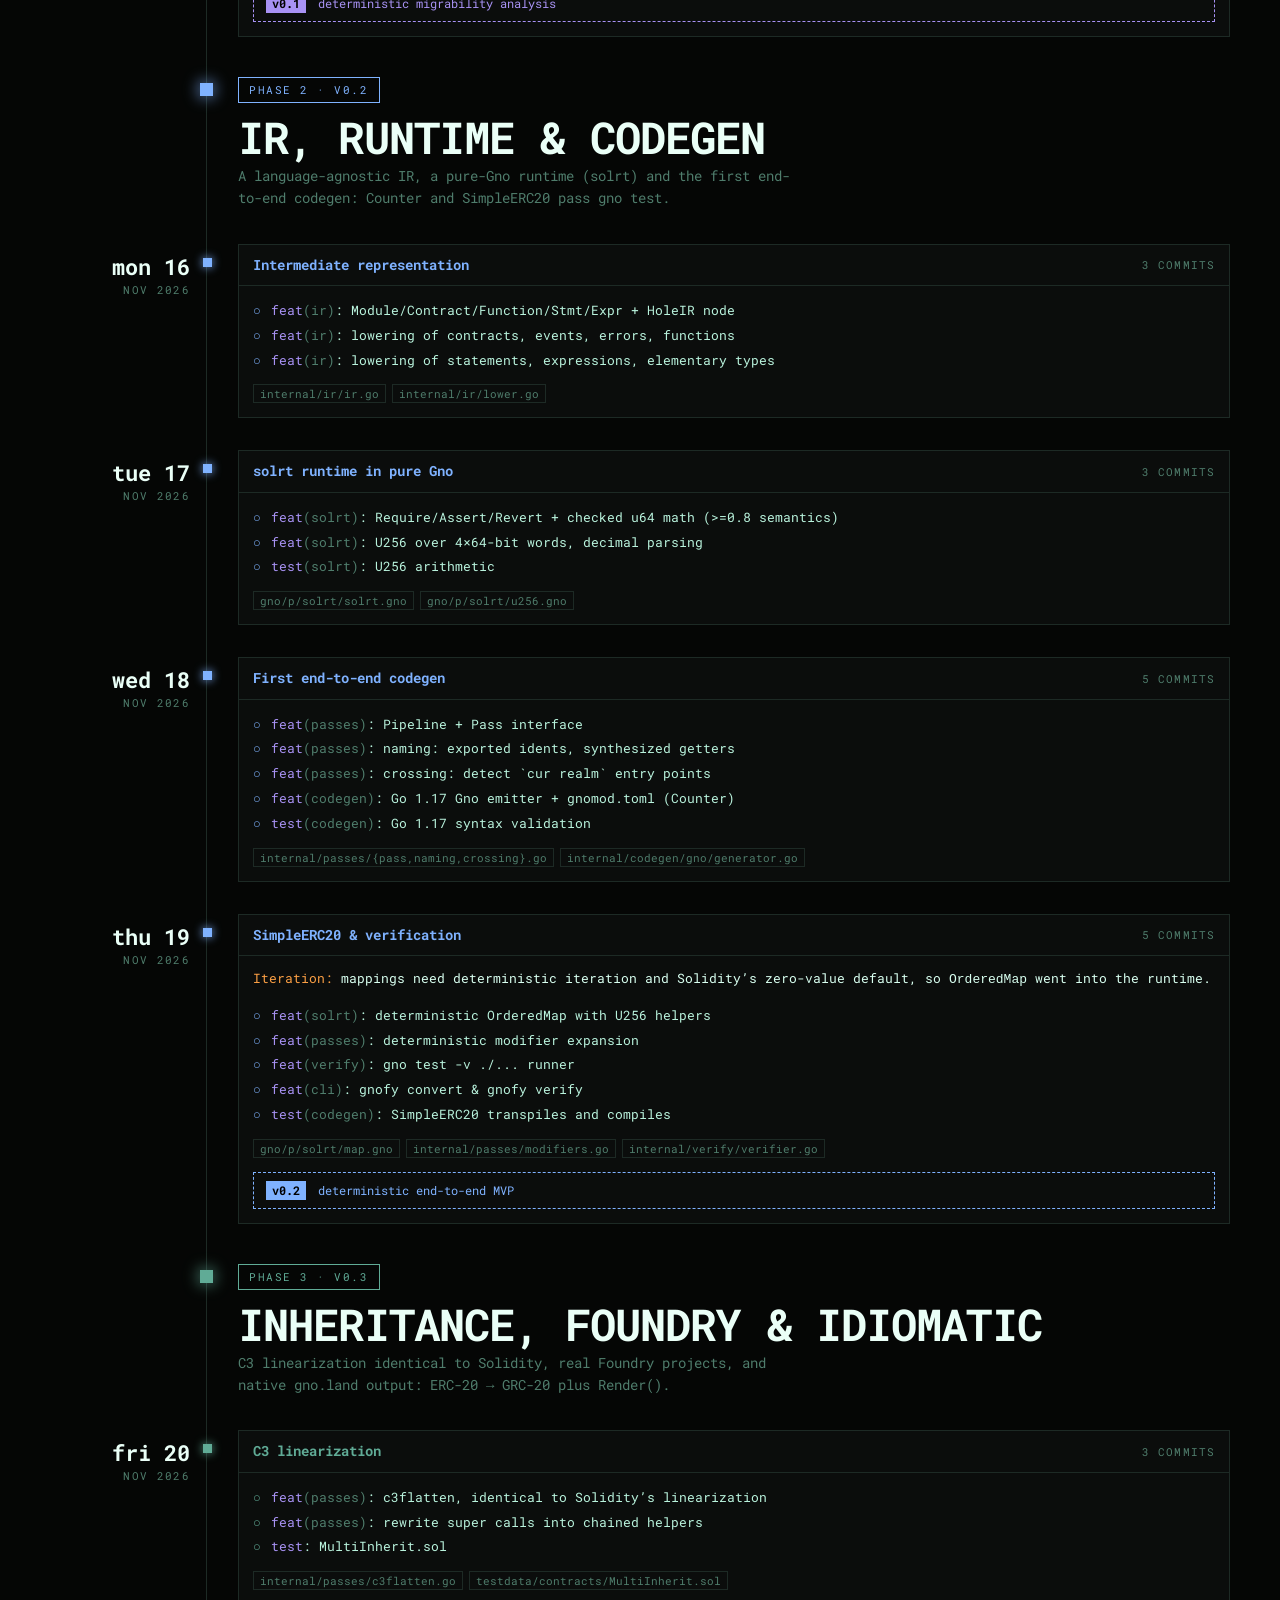
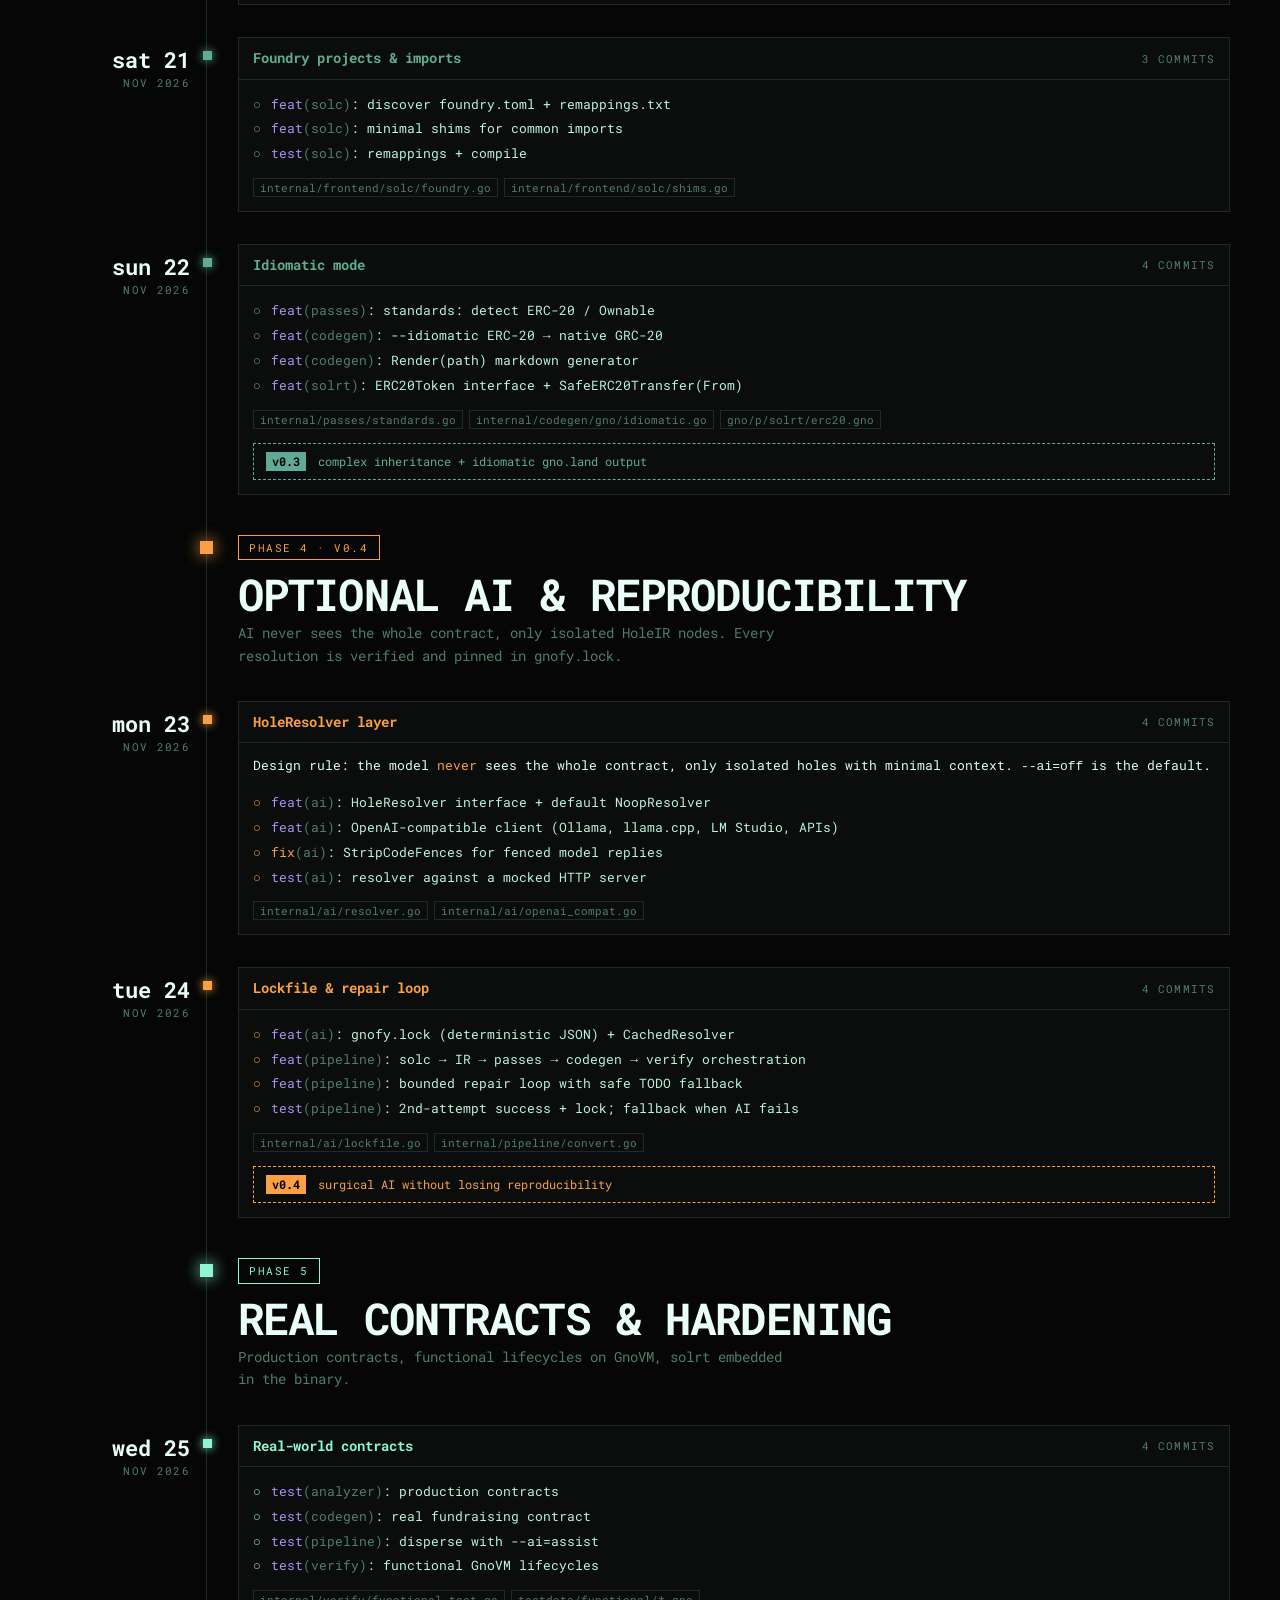
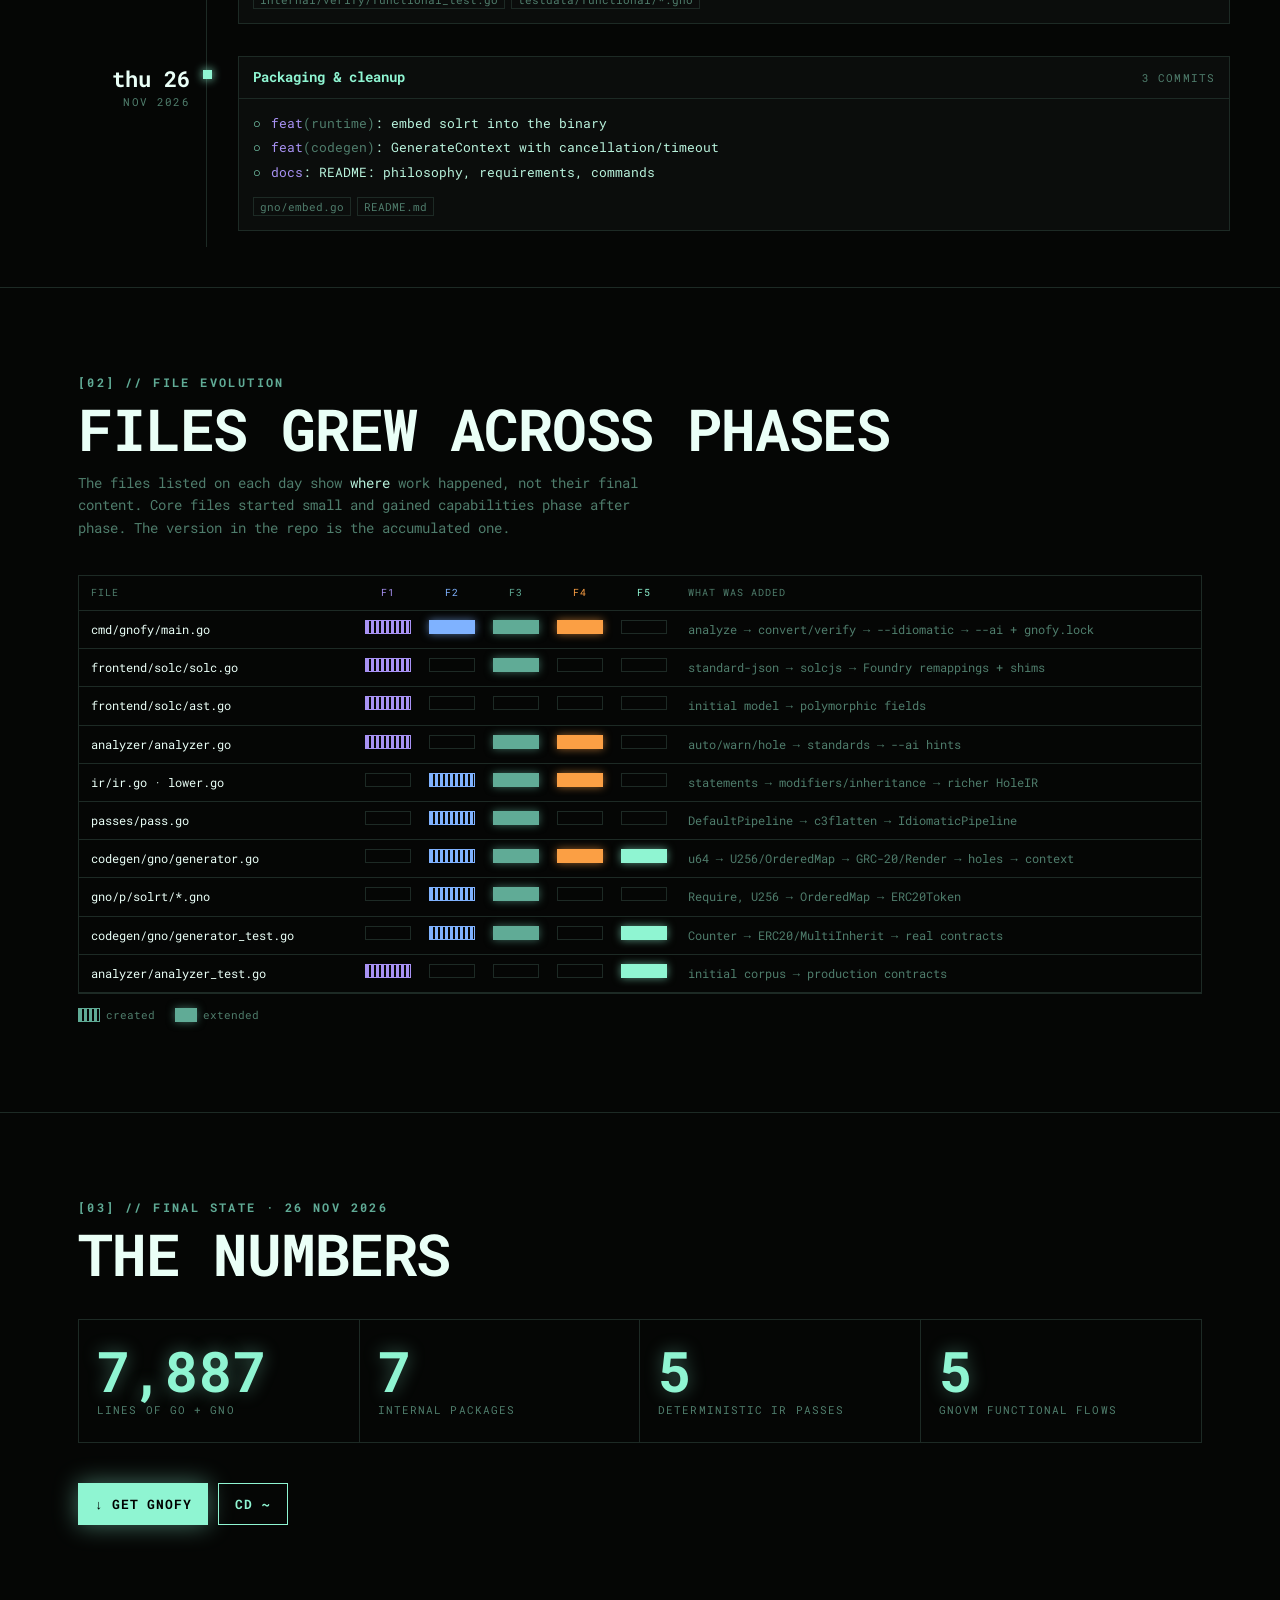
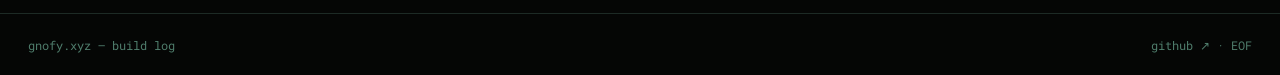
==== commit 7c639b4a: "chore(web): actualizar timeline" ====
--- a/web/wwwroot/timeline.html
+++ b/web/wwwroot/timeline.html
@@ -4,7 +4,7 @@
 <meta charset="utf-8">
 <meta name="viewport" content="width=device-width, initial-scale=1">
 <title>gnofy — build log</title>
-<meta name="description" content="An orientative, retrospective timeline of how gnofy was built over two weeks. Not version history.">
+<meta name="description" content="A timeline of how gnofy was built over two weeks.">
 <link rel="icon" href="/favicon.svg" type="image/svg+xml">
 <link rel="icon" href="/favicon.ico" sizes="any">
 <link rel="apple-touch-icon" href="/apple-touch-icon.png">
@@ -12,7 +12,7 @@
 <meta property="og:type" content="article">
 <meta property="og:url" content="https://gnofy.xyz/timeline">
 <meta property="og:title" content="gnofy — build log">
-<meta property="og:description" content="Two weeks, five phases, v0.1 → v0.4. An orientative reconstruction of how the Solidity → Gno transpiler was built.">
+<meta property="og:description" content="Two weeks, five phases, v0.1 → v0.4. How the Solidity → Gno transpiler was built.">
 <meta property="og:image" content="https://gnofy.xyz/og-timeline.png">
 <meta property="og:image:width" content="1200">
 <meta property="og:image:height" content="630">
@@ -59,9 +59,6 @@
 .hero h1{font-size:clamp(40px,7.4vw,104px);line-height:.92;letter-spacing:-.04em;color:#eafff7;text-transform:uppercase;margin:16px 0 22px;text-shadow:0 0 24px rgba(143,245,210,.3)}
 .hero h1 .s{color:var(--sol);font-family:var(--solmono)}
 .hero h1 .g{color:var(--hot)}
-.disclaimer{display:grid;grid-template-columns:auto 1fr;gap:14px;max-width:820px;border:1px solid var(--warn);background:rgba(251,159,68,.06);padding:14px 16px;color:#ffd9b0;font-size:13px}
-.disclaimer b{color:var(--warn);letter-spacing:.1em;text-transform:uppercase;font-size:11px;white-space:nowrap;padding-top:1px}
-.disclaimer strong{color:#fff;font-weight:500}
 
 /* 14-day strip */
 .strip{margin-top:44px}
@@ -150,7 +147,6 @@
   header.bar{padding:10px 16px}header.bar nav{display:none}
   .wrap{padding:0 16px}
   .hero{padding:56px 0 40px}
-  .disclaimer{grid-template-columns:1fr;gap:6px}
   .days{grid-template-columns:repeat(7,1fr)}
   .rail{left:23px}
   .strip .lab span:nth-child(2){display:none}
@@ -185,7 +181,6 @@
   <div class="wrap">
     <span class="kicker">// build log · 13 nov → 26 nov 2026</span>
     <h1>From <span class="s">.sol</span><br>to <span class="g">.gno</span> in 14 days</h1>
-    <div class="disclaimer"><b>⚠ orientative</b><div>This is <strong>not version history and not evidence</strong>. gnofy was built without git. This is a <strong>retrospective reconstruction</strong> by the author, based on the final code and on memory. Dates are approximate and the commits are hypothetical, showing how the work would have been split. Real git history starts on <strong>26 Nov 2026</strong>.</div></div>
 
     <div class="strip">
       <div class="lab"><span>fri 13 nov</span><span>14 days · 5 phases · v0.1 → v0.4</span><span>thu 26 nov</span></div>
@@ -222,7 +217,7 @@
   </div>
 </section>
 
-<footer><span>gnofy.xyz — build log (orientative)</span><span><a href="https://github.com/gnofy-xyz/gnofy" style="text-decoration:none;color:inherit">github ↗</a> · EOF</span></footer>
+<footer><span>gnofy.xyz — build log</span><span><a href="https://github.com/gnofy-xyz/gnofy" style="text-decoration:none;color:inherit">github ↗</a> · EOF</span></footer>
 
 <script>
 const PH={
@@ -314,14 +309,13 @@
   if(d.p!==lastP){lastP=d.p;html+=`<div class="phase" style="--c:${ph.c}"><span class="tag">phase ${d.p}${ph.ms?` · ${ph.ms}`:''}</span><h2>${ph.name}</h2><p>${PHDESC[d.p]}</p></div>`}
   html+=`<article class="entry" id="d${d.d}" style="--c:${ph.c}">
     <div class="when"><b>${d.w} ${d.d}</b><span>nov 2026</span></div>
-    <div class="card"><div class="top"><h3>${d.t}</h3><span>${d.log.length} commits*</span></div>
+    <div class="card"><div class="top"><h3>${d.t}</h3><span>${d.log.length} commits</span></div>
       ${d.note?`<p class="note">${d.note}</p>`:''}
       <ul class="log">${d.log.map(([ty,sc,msg])=>`<li class="${ty==='fix'?'fx':''}"><span><span class="ty">${ty}</span>${sc?`<span class="sc">(${sc})</span>`:''}: ${esc(msg)}</span></li>`).join('')}</ul>
       <div class="files">${d.files.map(f=>`<code>${esc(f)}</code>`).join('')}</div>
       ${d.ms?`<div class="ms"><b>${d.ms}</b>${d.msText}</div>`:''}
     </div></article>`;
 });
-html+=`<p style="padding-left:188px;color:var(--dim);font-size:11px" class="foot">* hypothetical commits. They show how the work would have been split, not real history.</p>`;
 $('#entries').innerHTML=html;
 
 /* matrix */
